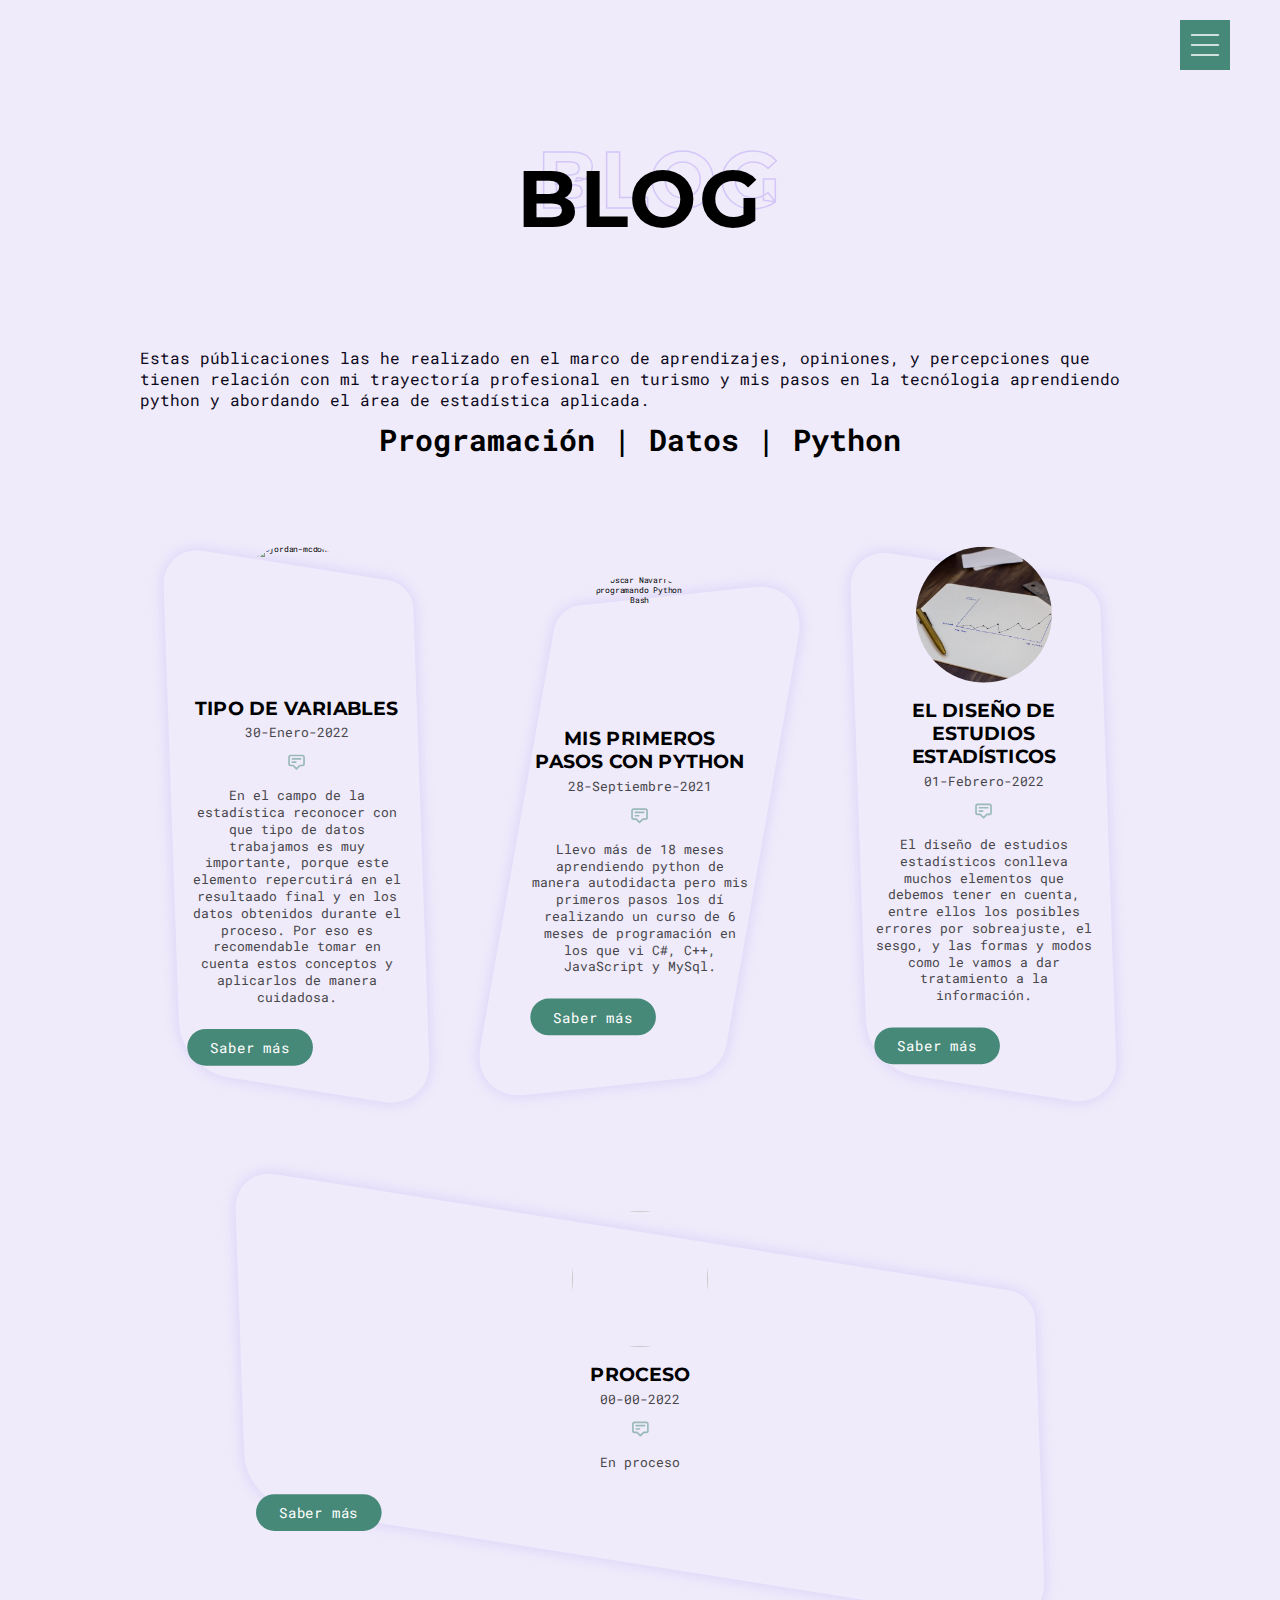
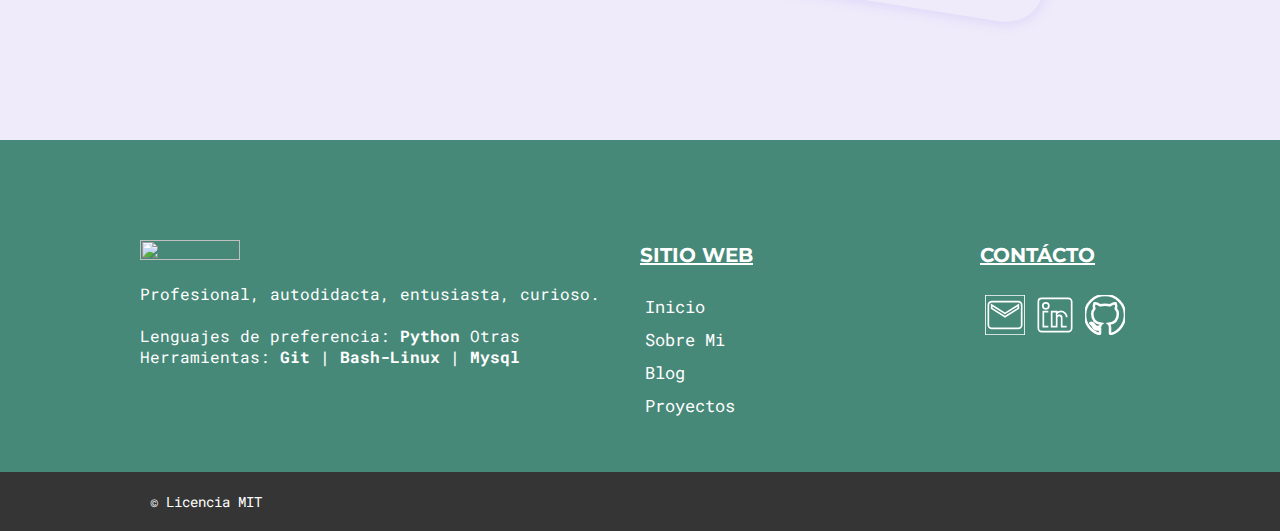
==== blog.html @ 943d28a0 "Tercer artículo subido" ====
<!DOCTYPE html>
<html lang="es">

<head>
    <meta charset="UTF-8">
    <meta http-equiv="X-UA-Compatible" content="IE=edge">
    <meta name="viewport" content="width=device-width, initial-scale=1.0">
    <title>Oscar Alejandro Navarrete Baena</title>
    <link rel="shortcut icon" href="./image/favicon.ico" type="image/x-icon">
    <link rel="stylesheet" href="style.css">
    <script src="https://unpkg.com/ionicons@5.4.0/dist/ionicons.js"></script>
</head>


<body>
  <!-- Scroll Top Button -->
  <div class="scroll-top">
    <svg xmlns="http://www.w3.org/2000/svg" fill="none" viewBox="0 0 24 24" stroke="currentColor">
      <path stroke-linecap="round" stroke-linejoin="round" stroke-width="2" d="M8 7l4-4m0 0l4 4m-4-4v18" />
    </svg>
  </div>
  <!-- Navigation -->
  <section id="navigation">
    <div class="nav-icon">
      <svg xmlns="http://www.w3.org/2000/svg" fill="none" viewBox="0 0 24 24" stroke="currentColor">
        <path stroke-linecap="round" stroke-linejoin="round" stroke-width="1" d="M4 6h16M4 12h16M4 18h16" />
      </svg>
    </div>
  </section>
  <div id="nav-content">
    <div class="close-btn">
      <svg xmlns="http://www.w3.org/2000/svg" fill="none" viewBox="0 0 24 24" stroke="currentColor">
        <path stroke-linecap="round" stroke-linejoin="round" stroke-width="2" d="M6 18L18 6M6 6l12 12" />
      </svg>
    </div>
    <div class="wrapper">
      <h2 class="section-heading">Menu</h2>
      <nav>
        <ul>
          <li><a data-text="Home" href="./index.html#hero">Inicio</a></li>
          <li><a data-text="About" href="./index.html#about">Sobre mi</a></li>
          <li><a data-text="Projects" href="./index.html#projects">Proyectos</a></li>
          <li><a data-text="Blog" href="./blog.html">Blog</a></li> 
        </ul>
      </nav>
    </div>
  </div>

  <!-- Contect Form -->
  
<!-- Testimonial Section -->
<section id="testimonial">
  <div class="container">
    <h1 class="section-heading" data-outline="Blog">Blog</h1>
    <p class="contact-desc">Estas públicaciones las he realizado en el 
      marco de aprendizajes, opiniones, y percepciones  que tienen relación con  mi trayectoría profesional 
      en turismo y mis pasos en la tecnólogia aprendiendo python y abordando el área de estadística aplicada.
      <h2 class="blog-title"> Programación | Datos | Python</h2>
      
      <div class="all-items">        
      <div class="item">
        <div class="img">
          <img src="./image/articulo-estadistica-1.jpg" alt="@jordan-mcdonald">
        </div>
        <h3 class="testimonial-heading">Tipo de Variables</h3>
        <p class="testimonial-sub-heading">30-Enero-2022</p>
        <div class="icon">
          <svg xmlns="http://www.w3.org/2000/svg" fill="none" viewBox="0 0 24 24" stroke="currentColor">
            <path stroke-linecap="round" stroke-linejoin="round" stroke-width="2"
              d="M7 8h10M7 12h4m1 8l-4-4H5a2 2 0 01-2-2V6a2 2 0 012-2h14a2 2 0 012 2v8a2 2 0 01-2 2h-3l-4 4z" />
          </svg>
        </div>
        <p class="testimonial-desc"> En el campo de la estadística reconocer con que tipo de datos trabajamos
          es muy importante, porque este elemento repercutirá en el resultaado final y en los datos obtenidos durante el proceso. 
          Por eso es recomendable tomar en cuenta estos conceptos y aplicarlos de manera cuidadosa.
         </p>
          <div class="buttons">
             <a href="post1.html" class="primary-btn">Saber más</a>
            </div>
      </div>
      <div class="item">
        <div class="img">
          <img src="./image/python-turismo.png" alt="Oscar Navarrete programando Python en Bash">
        </div>
        <h3 class="testimonial-heading">Mis primeros pasos con python</h3>
        <p class="testimonial-sub-heading">28-Septiembre-2021</p>
        <div class="icon">
          <svg xmlns="http://www.w3.org/2000/svg" fill="none" viewBox="0 0 24 24" stroke="currentColor">
            <path stroke-linecap="round" stroke-linejoin="round" stroke-width="2"
              d="M7 8h10M7 12h4m1 8l-4-4H5a2 2 0 01-2-2V6a2 2 0 012-2h14a2 2 0 012 2v8a2 2 0 01-2 2h-3l-4 4z" />
          </svg>
        </div>
        <p class="testimonial-desc">Llevo más de 18 meses aprendiendo python de manera autodidacta pero mis 
          primeros pasos los dí realizando un curso de 6 meses de programación en los que vi C#, C++, JavaScript y MySql.
        </p>
          <div class="buttons">
            <a href="post2.html" class="primary-btn">Saber más</a>
           </div>
      </div>
      <div class="item">
        <div class="img">
          <img src="./image/estudios2.jpg" alt="Trabajo y Negocios">
        </div>
        <h3 class="testimonial-heading">El diseño de estudios estadísticos  
        </h3>
        <p class="testimonial-sub-heading">01-Febrero-2022</p>
        <div class="icon">
          <svg xmlns="http://www.w3.org/2000/svg" fill="none" viewBox="0 0 24 24" stroke="currentColor">
            <path stroke-linecap="round" stroke-linejoin="round" stroke-width="2"
              d="M7 8h10M7 12h4m1 8l-4-4H5a2 2 0 01-2-2V6a2 2 0 012-2h14a2 2 0 012 2v8a2 2 0 01-2 2h-3l-4 4z" />
          </svg>
        </div>
        <p class="testimonial-desc">
          El diseño de estudios estadísticos conlleva muchos elementos que debemos tener en cuenta,
          entre ellos los posibles errores por sobreajuste, el sesgo, y las formas y modos como le vamos a dar tratamiento a la información. 
        </p>
        <div class="buttons">
          <a href="./post3.html" class="primary-btn">Saber más</a>
         </div>
      </div>    
    </div> 
    <!-- Para añadir más articulos en filas de tres-->


    <div class="all-items">        
      <div class="item">
        <div class="img">
          <img src="" alt="">
        </div>
        <h3 class="testimonial-heading">Proceso</h3>
        <p class="testimonial-sub-heading">00-00-2022</p>
        <div class="icon">
          <svg xmlns="http://www.w3.org/2000/svg" fill="none" viewBox="0 0 24 24" stroke="currentColor">
            <path stroke-linecap="round" stroke-linejoin="round" stroke-width="2"
              d="M7 8h10M7 12h4m1 8l-4-4H5a2 2 0 01-2-2V6a2 2 0 012-2h14a2 2 0 012 2v8a2 2 0 01-2 2h-3l-4 4z" />
          </svg>
        </div>
        <p class="testimonial-desc"> En proceso
         </p>
          <div class="buttons">
             <a href="#" class="primary-btn">Saber más</a>
            </div>
      </div> 
      <!-- <div class="item">
        <div class="img">
          <img src="./image/python-turismo.png" alt="Oscar Navarrete programando Python en Bash">
        </div>
        <h3 class="testimonial-heading">Mis primeros pasos con python</h3>
        <p class="testimonial-sub-heading">28-Septiembre-2021</p>
        <div class="icon">
          <svg xmlns="http://www.w3.org/2000/svg" fill="none" viewBox="0 0 24 24" stroke="currentColor">
            <path stroke-linecap="round" stroke-linejoin="round" stroke-width="2"
              d="M7 8h10M7 12h4m1 8l-4-4H5a2 2 0 01-2-2V6a2 2 0 012-2h14a2 2 0 012 2v8a2 2 0 01-2 2h-3l-4 4z" />
          </svg>
        </div>
        <p class="testimonial-desc">Llevo más de 18 meses aprendiendo python de manera autodidacta pero mis 
          primeros pasos los dí realizando un curso de 6 meses de programación en los que vi C#, C++, JavaScript y MySql.
        </p>
          <div class="buttons">
            <a href="post2.html" class="primary-btn">Saber más</a>
           </div>
      </div>
      <div class="item">
        <div class="img">
          <img src="./image/estudios2.jpg" alt="Trabajo y Negocios">
        </div>
        <h3 class="testimonial-heading">El diseño de estudios estadísticos  
        </h3>
        <p class="testimonial-sub-heading">01-02-2022</p>
        <div class="icon">
          <svg xmlns="http://www.w3.org/2000/svg" fill="none" viewBox="0 0 24 24" stroke="currentColor">
            <path stroke-linecap="round" stroke-linejoin="round" stroke-width="2"
              d="M7 8h10M7 12h4m1 8l-4-4H5a2 2 0 01-2-2V6a2 2 0 012-2h14a2 2 0 012 2v8a2 2 0 01-2 2h-3l-4 4z" />
          </svg>
        </div>
        <p class="testimonial-desc">
          El diseño de estudios estadísticos conlleva muchos elementos que debemos tener en cuenta,
          entre ellos los posibles errores por sobreajuste, el sesgo, y las formas y modos como le vamos a dar tratamiento a la información. 
        </p>
        <div class="buttons">
          <a href="./post3.html" class="primary-btn">Saber más</a>
         </div>
      </div>     -->
    </div>

    


  </div>
</section> 







  <!-- Footer Section -->
  <section id="footer">
    <div class="container">
      <footer>
        <div class="col-1">
          <div class="logo"><a href="#">
              <img src="./image/logo_pagina.png" alt="">
            </a></div>
          <p>Profesional, autodidacta, entusiasta, curioso. <br><br>
            Lenguajes de preferencia: <b>Python</b>
            Otras Herramientas: <b>Git | Bash-Linux | Mysql</b>
           </p>
        </div>
        <div class="col-2">
          <h2 class="column-heading"><u>Sitio Web</u></h2>
          <ul>
            <li><a href="./index.html#home">Inicio</a></li>
            <li><a href="./index.html#about">Sobre Mi</a></li>
            <li><a href="./blog.html">Blog</a></li> 
            <li><a href="./index.html#Project">Proyectos</a></li>
            
          </ul>
        </div>
        
        <div class="col-4">
          <h2 class="column-heading"><u>Contácto</u></h2>
          <ul>
            <li><a href="mailto:navarreturismo@gmail">
              <svg fill="none" viewBox="0 0 24 24"  xmlns="http://www.w3.org/2000/svg" stroke="currentColor">
              <path d="M20 4H4c-1.1 0-1.99.9-1.99 2L2 18c0 1.1.9 2 2 2h16c1.1 0 2-.9 2-2V6c0-1.1-.9-2-2-2zm0 4l-8 5-8-5V6l8 5 8-5v2z"/><path d="M0 0h24v24H0z" fill="none"/></svg></a>
            </li>
            <li>
              <a href="https://www.linkedin.com/in/oscar-alejandro-navarrete-baena-3a4073135/" target="_blank">
                <svg class="linkedin" fill="none" stroke="currentColor" viewBox="0 0 24 24"  xmlns="http://www.w3.org/2000/svg">
                <path d="M19,19H16V13.7A1.5,1.5 0 0,0 14.5,12.2A1.5,1.5 0 0,0 13,13.7V19H10V10H13V11.2C13.5,10.36 14.59,9.8 15.5,9.8A3.5,3.5 0 0,1 19,13.3M6.5,8.31C5.5,8.31 4.69,7.5 4.69,6.5A1.81,1.81 0 0,1 6.5,4.69C7.5,4.69 8.31,5.5 8.31,6.5A1.81,1.81 0 0,1 6.5,8.31M8,19H5V10H8M20,2H4C2.89,2 2,2.89 2,4V20A2,2 0 0,0 4,22H20A2,2 0 0,0 22,20V4C22,2.89 21.1,2 20,2Z" /></svg></a>
              </li>
            <li>
              <a href="https://github.com/onavarrete04"  target="_blank">
                <svg xmlns="http://www.w3.org/2000/svg"  fill="none" stroke="currentColor" class="bi bi-github" viewBox="0 0 16 16">
                  <path d="M8 0C3.58 0 0 3.58 0 8c0 3.54 2.29 6.53 5.47 7.59.4.07.55-.17.55-.38 0-.19-.01-.82-.01-1.49-2.01.37-2.53-.49-2.69-.94-.09-.23-.48-.94-.82-1.13-.28-.15-.68-.52-.01-.53.63-.01 1.08.58 1.23.82.72 1.21 1.87.87 2.33.66.07-.52.28-.87.51-1.07-1.78-.2-3.64-.89-3.64-3.95 0-.87.31-1.59.82-2.15-.08-.2-.36-1.02.08-2.12 0 0 .67-.21 2.2.82.64-.18 1.32-.27 2-.27.68 0 1.36.09 2 .27 1.53-1.04 2.2-.82 2.2-.82.44 1.1.16 1.92.08 2.12.51.56.82 1.27.82 2.15 0 3.07-1.87 3.75-3.65 3.95.29.25.54.73.54 1.48 0 1.07-.01 1.93-.01 2.2 0 .21.15.46.55.38A8.012 8.012 0 0 0 16 8c0-4.42-3.58-8-8-8z"/>
                </svg>
                </a>
            </li>
            
          </ul>
        </div>
      </footer>
    </div>
  </section>
 
  <section id="copyright">
    <div class="container">
      <p> &copy; Licencia MIT</p>
    </div>
  </section>

  <script src="./app.js"></script>
</body>

</html>
---- style.css ----
@import url('https://fonts.googleapis.com/css2?family=Montserrat:wght@700;900&family=Roboto+Mono:wght@300;500&family=Poppins:wght@600&display=swap');

/* variables */
:root {
	--primary-color: #478978;
	--secondary-black: #0d081a;
	--secondary-gray: #48464b;
	--body-bg: #efebfa;
}

/* global styles */
* {
	padding: 0;
	margin: 0;
	box-sizing: border-box;
}
html {
	font-family: 'Roboto Mono';
	font-size: 10px;
	scroll-behavior: smooth;
}
body {
	background-color: var(--body-bg);
}
img {
	width: 100%;
	height: 100%;
}
a {
	color: black;
	text-decoration: none;
}

section {
	display: flex;
	align-items: center;
	justify-content: center;
}
.container {
	width: 90%;
	margin: 0 auto;
	max-width: 1000px;
}
p {
	font-size: 1.6rem;
	color: var(--secondary-black);
}
.section-heading {
	font-size: clamp(2rem, 10vw, 8rem);
	text-transform: uppercase;
	font-family: 'Montserrat';
	letter-spacing: 0.2rem;
	text-align: center;
	position: relative;
	margin-bottom: 10rem;
}
.section-heading::before {
	content: attr(data-outline);
	position: absolute;
	left: 2%;
	top: -20%;
	width: 100%;

	text-align: center;
	text-transform: uppercase;
	font-family: 'Montserrat';
	letter-spacing: 0.2rem;

	color: transparent;
	/* -webkit-text-stroke: 1.5px rgba(0, 0, 0, 0.103); */
	-webkit-text-stroke: 1.5px #5a24ed2f;
	z-index: -1;
}
.buttons {
	margin-top: 3rem;
	display: flex;
	align-items: center;
	justify-content: flex-start;
	gap: 2rem;
}
.primary-btn {
	display: inline-block;
	background-color: var(--primary-color);
	color: white;
	font-size: 1.8rem;
	padding: 0.6em 1.6em;
	border-radius: 50px;
}
.buttons .primary-btn.outline {
	background-color: transparent;
	border: 2px solid var(--primary-color);
	color: var(--primary-color);
}
.buttons svg {
	width: 50px;
	color: var(--primary-color);
}

/* scroll Top/Up Button */
.scroll-top {
	z-index: 100;
	height: 60px;
	width: 60px;
	background-color: white;
	position: fixed;
	bottom: 10px;
	right: 10px;
	cursor: pointer;
	border-radius: 6px;
	box-shadow: 0px 0px 20px rgba(71, 40, 182, 0.226);
	/* hover effect default */
	transform: scale(0.9);
	transition: 0.3s ease-in-out transform;
	/* for centering the icon */
	/* display: flex; */
	display: none;
	align-items: center;
	justify-content: center;
}
.scroll-top svg {
	width: 50%;
	color: black;
	pointer-events: none;
}

.scroll-top:hover {
	transform: scale(1);
}

/* Navigation Section */
#navigation {
	position: fixed;
	right: 50px;
	height: auto;
	top: 20px;
	z-index: 100;
}
#navigation .nav-icon {
	width: 50px;
	height: 50px;
	margin: 0 auto;
	margin-right: 0;
	cursor: pointer;
	background-color: var(--primary-color);
	display: flex;
	align-items: center;
	justify-content: center;
}
#navigation .nav-icon svg {
	width: 80%;
	color: white;
}
#nav-content {
	position: fixed;
	right: 0;
	width: 80%;
	max-width: 800px;
	height: 100%;
	z-index: 100;
	background-color: var(--secondary-black);
	color: white;
	display: flex;
	align-items: center;
	justify-content: center;
	overflow: hidden;
	transform: translateX(100%);
	transition: 0.3s ease transform;
}
#nav-content.show {
	transform: translateX(0);
	box-shadow: -6px 0px 29px 7px #000000a3;
}
#nav-content .section-heading {
	text-align: left;
}
#nav-content .section-heading::before {
	content: 'Menu';
	text-align: left;
	-webkit-text-stroke: 1.5px #afadad25;
}
#nav-content .wrapper {
	width: 70%;
	position: relative;
}
#nav-content ul {
	list-style: none;
	text-align: left;
}
#nav-content ul li {
	margin-bottom: 2rem;
}
#nav-content ul li a {
	display: inline-block;
	width: 100%;
	color: white;
	font-size: 5rem;
	font-family: 'Montserrat';
	/* position: relative; */
}
#nav-content ul li a::after {
	content: attr(data-text);
	pointer-events: none;
	position: absolute;
	right: -150px;
	bottom: 30%;
	width: 100%;
	color: transparent;
	-webkit-text-stroke: 1.5px #afadad25;
	opacity: 0;
	transition: 0.3s ease;
	transition-property: opacity, transform;
	z-index: -1;
	text-align: center;
	transform: rotate(90deg) scale(3);
}
#nav-content ul li a:hover::after {
	opacity: 1;
	transform: scale(3) translateY(10px) rotate(90deg);
}
#nav-content .close-btn {
	position: absolute;
	left: 10px;
	top: 10px;
	color: white;
	width: 40px;
	height: 40px;
	background-color: var(--primary-color);
	display: flex;
	align-items: center;
	justify-content: center;
	border-radius: 50%;
	cursor: pointer;
	transition: 0.3s ease background-color;
}
#nav-content .close-btn:hover {
	background-color: crimson;
}
#nav-content .close-btn svg {
	width: 80%;
}
@media only screen and (max-width: 768px) {
	#navigation {
		right: 10px;
		top: 10px;
	}
	#nav-content nav ul li a::after {
		display: none;
	}
	#nav-content .section-heading {
		text-align: right;
		margin-bottom: 5rem;
	}
	#nav-content .section-heading::before {
		text-align: right;
	}
	#nav-content nav ul {
		text-align: right;
	}
	#nav-content nav ul li a {
		font-size: 2.5rem;
	}
	#nav-content .wrapper {
		width: 90%;
	}
}

/* Hero section Styles */
#hero {
	height: 100vh;
	width: 100%;
	padding-top: 10rem;
}
#hero .container {
	display: flex;
	align-items: center;
	justify-content: center;
}
#hero .container .left {
	flex: 6;
	/* padding-right: 3rem; */
}
#hero .container .right {
	flex: 8;
}

#hero .left .subheading {
	font-size: 1.8rem;
	font-weight: 500;
	text-transform: uppercase;
	color: var(--primary-color);
	animation: fade 0.3s ease-in forwards;
	animation-delay: 1.1s;
	opacity: 0;
}
#hero .left .heading {
	font-size: 6rem;
	font-family: 'Montserrat';
	font-weight: 900;
	/* max-width: 400px; */
	overflow: hidden;
}
#hero .left .heading .wrapper {
	/* position: relative; */
	display: inline-block;
	overflow: hidden;
	/* border: 1px solid red; */
}
#hero .left .heading .wrapper span {
	position: relative;
	bottom: -70px;
	animation: reveal 1s ease-in-out forwards;
}
@keyframes reveal {
	0% {
		bottom: -70px;
	}
	100% {
		bottom: 0px;
	}
}
@keyframes fade {
	0% {
		opacity: 0;
	}
	100% {
		opacity: 1;
	}
}
#hero .left .desc {
	margin-top: 2.5rem;
	max-width: 400px;
	animation: fade 0.3s ease-in forwards;
	animation-delay: 1.1s;
	opacity: 0;
}
#hero .left .buttons {
	animation: fade 0.3s ease-in forwards;
	animation-delay: 1.1s;
	opacity: 0;
}

#hero .right {
	text-align: right;
}
#hero .right img {
	width: 100%;
	max-width: 450px;
	height: 600px;
	object-fit: cover;
	object-position: 50% 30%;
	border-radius: 12px;
}

@media only screen and (max-width: 768px) {
	html {
		font-size: 9px;
	}
	#hero .container {
		flex-direction: column-reverse;
	}
	#hero .container .right {
		text-align: center;
		flex: 1;
		margin-bottom: 2rem;
	}
	#hero .container .left {
		text-align: center;
		padding-right: 0;
		flex: 1;
		height: fit-content;
	}
	#hero .left .buttons {
		justify-content: center;
	}
	#hero .left .heading {
		font-size: 4rem;
		margin: 0 auto;
	}
	#hero .container .left .desc {
		margin: 0 auto;
		margin-top: 2rem;
	}
	#hero .right img {
		width: 100%;
		height: 400px;
	}
}
@media only screen and (max-width: 950px) {
	#hero .container .right {
		flex: 6;
	}
}

/* Services Section */
#services {
	padding: 15rem 0;
}

#services .all-items {
	display: flex;
	align-items: flex-start;
	justify-content: center;
}
#services .item {
	padding: 1.5rem;
	transition: 0.3s ease-in-out background-color;
	border-radius: 12px;
	flex: 1;
}
#services .item:nth-child(1):hover {
	background-color: rgb(8 69 241 / 35%);
}
#services .item:nth-child(2):hover {
	background-color: rgba(0, 255, 115, 0.151);
}
#services .item:nth-child(3):hover {
	background-color: #cbbef093;
}
#services .item .icon {
	width: 50px;
	height: 50px;
	padding: 0.8rem;
	background-color: rgba(255, 0, 0, 0.24);
	border-radius: 50%;
	margin-bottom: 1rem;
}
#services .item-heading {
	font-weight: 500;
	font-size: 2rem;
	/* text-transform: uppercase; */
	margin-bottom: 1.5rem;
	font-family: 'Poppins';
}
#services .item-desc {
	color: var(--secondary-gray);
}
#services .item:nth-child(1) .icon {
	background-color: rgb(7 106 255 / 37%);
}
#services .item:nth-child(2) .icon {
	background-color: rgba(0, 255, 115, 0.493);
}
#services .item:nth-child(3) .icon {
	background-color: #4705fc80;
}
@media only screen and (max-width: 768px) {
	#services .all-items {
		flex-direction: column;
		text-align: center;
	}
	#services .item .icon {
		margin: 0 auto;
		margin-bottom: 1rem;
	}
	#services .item {
		margin: 2rem 0;
	}
	#services .item:nth-child(1) {
		background-color: rgb(8 69 241 / 35%);
	}
	#services .item:nth-child(2) {
		background-color: rgba(0, 255, 115, 0.151);
	}
	#services .item:nth-child(3) {
		background-color: #cbbef093;
	}
}

/* testimonial section */
#testimonial {
	padding: 15rem 0;
	overflow-x: hidden;
}
#testimonial .all-items {
	display: flex;
	align-items: center;
	justify-content: center;
	gap: 3rem;
}
#testimonial .item {
	text-align: center;
	position: relative;
	padding: 20px;
}
#testimonial .item:nth-of-type(1),
#testimonial .item:nth-of-type(2),
#testimonial .item:nth-of-type(3) {
	flex: 3;
	transform: scale(0.8);
}

#testimonial .item::after {
	content: '';
	position: absolute;
	height: 120%;
	width: 100%;
	/* border: 1px solid var(--primary-color); */
	left: 0;
	top: 45px;
	z-index: -1;

	/* border-radius: 20px 50px 100px 50px; */
	box-shadow: 0px 0px 20px 0px #4705fc1f;
}
#testimonial .item:nth-of-type(2)::after {
	transform: skew(350deg, 354deg);
	border-radius: 26px 67px 35px 67px;
	height: 100%;
}
#testimonial .item:nth-of-type(1)::after,
#testimonial .item:nth-of-type(3)::after {
	transform: skew(2deg, 9deg);
	height: 95%;
	border-radius: 52px 30px 59px 60px;
}

#testimonial .img {
	width: 170px;
	height: 170px;
	border-radius: 50%;
	overflow: hidden;
	margin: 0 auto;
	margin-bottom: 2rem;
}
#testimonial .img img {
	object-fit: cover;
}
#testimonial .testimonial-heading {
	font-size: 2.4rem;
	text-transform: uppercase;
	font-family: 'Montserrat';
	margin-bottom: 0.5rem;
}
#testimonial .testimonial-sub-heading {
	font-size: 1.6rem;
	margin-bottom: 1rem;
	color: var(--secondary-gray);
}
#testimonial .icon {
	max-width: 25px;
	margin: 1.5rem auto;
	opacity: 0.5;
	color: var(--primary-color);
}
#testimonial .testimonial-desc {
	color: var(--secondary-gray);
}
@media only screen and (max-width: 950px) {
	#testimonial .all-items {
		flex-direction: column;
		max-width: 400px;
		margin: 0rem auto;
		gap: 50px;
	}
}

.blog-title{
	text-align: center;
	font-size: 30px;
	margin-top: 10px;
}


/* Stats Section Style*/
#stats {
	padding: 20rem 0 10rem 0;
}

#stats .all-items {
	display: flex;
	align-items: stretch;
	justify-content: center;
}
#stats .all-items .item {
	padding: 2rem;
}
#stats .number {
	font-family: 'Poppins';
	font-size: 8rem;
}
#stats .stats-sub-heading {
	font-size: 2rem;
	margin-bottom: 2rem;
}

#stats .all-items .item:nth-child(1) {
	background-color: rgba(255, 238, 0, 0.322);
}
#stats .all-items .item:nth-child(2) {
	background-color: rgba(0, 255, 115, 0.329);
}
#stats .all-items .item:nth-child(3) {
	background-color: #4705fc50;
	
}
#stats .all-items .item:nth-child(4) {
	background-color: #f39f9fd7;
	
}
@media only screen and (max-width: 768px) {
	#stats .all-items {
		flex-direction: column;
	}
}

/* About section  */
#about {
	padding: 15rem 0;
}
#about .wrapper {
	display: flex;
	align-items: center;
	justify-content: center;
	gap: 30px;
}
#about .left {
	padding: 2rem;
	text-align: center;
}
#about .left .card {
	box-shadow: 0px 0px 20px #4705fc33;
	padding: 3rem;
	border-radius: 12px;
	min-height: 400px;
}
#about .left .card .img {
	width: 70px;
	height: 70px;
	margin: 0 auto;
	border-radius: 50%;
	overflow: hidden;
	margin-bottom: 2rem;
}
#about .left .card .img img {
	object-fit: cover;
}
#about .left .card .card-desc {
	color: var(--secondary-gray);
	margin-bottom: 2rem;
}
#about .left .card .card-name {
	font-size: 2rem;
	margin-bottom: 0.2rem;
}
#about .left .card .card-sub-title {
	font-size: 1.4rem;
}
#about .subheading {
	color: var(--primary-color);
	margin-bottom: 1rem;
}
#about .right .slogan {
	font-size: 2.5rem;
	margin-bottom: 2rem;
}
#about .right .right-text {
	color: var(--secondary-gray);
}
@media only screen and (max-width: 768px) {
	#about .wrapper {
		flex-direction: column-reverse;
		text-align: center;
	}
	#about .right .buttons {
		flex-direction: column;
	}
	#about .right .buttons a {
		width: 100%;
		text-align: center;
	}
}

/* Projects Section */
#projects {
	padding: 10rem 0;
}
#projects .item {
	display: flex;
	align-items: center;
	justify-content: center;
	max-width: 800px;
	margin: 0 auto;
	margin-bottom: 15rem;
	/* gap: 2rem; */
}
#projects .item:nth-of-type(even) {
	flex-direction: row-reverse;
}
#projects .item .left {
	flex: 1;
}
#projects .item .right {
	margin-left: -150px;
	flex: 1;
	background-color: var(--body-bg);
	padding: 5rem 3rem;
	border-radius: 12px;
	box-shadow: 0px 0px 20px #00000028;
	z-index: 2;
}
#projects .item:nth-of-type(even) .right {
	margin-left: 0;
}
#projects .item:nth-of-type(even) .left {
	margin-left: -150px;
}
#projects .item .left .img {
	height: 500px;
	overflow: hidden;
	border-radius: 12px;
	overflow: hidden;
	box-shadow: 0px 0px 20px #4705fc33;
	position: relative;
}
#projects .item .left .img::after {
	content: '';
	position: absolute;
	left: 0;
	top: 0;
	height: 100%;
	width: 100%;
	background-color: #5a24ed38;
}
#projects .item .left .img img {
	object-fit: cover;
	transition: 0.3s ease transform;
}
#projects .item:hover .left .img img {
	transform: scale(1.1);
	z-index: 1;
}
#projects .item .right .project-title {
	font-size: 2.5rem;
	font-family: 'Montserrat';
	margin-bottom: 1rem;
}
#projects .item .right .project-sub-title {
	font-size: 1.6rem;
	margin-bottom: 2rem;
}
#projects .item .right .project-desc {
	color: var(--secondary-gray);
	margin-bottom: 3rem;
}
#projects .item .right .external-link {
	display: flex;
	align-items: center;
	justify-content: center;
	gap: 1rem;
	padding: calc(0.6em - 4px) calc(1.6em - 4px);
}
#projects .item .right .external-link svg {
	width: 25px;
}

@media only screen and (max-width: 768px) {
	#projects .item {
		flex-direction: column;
	}
	#projects .item .left {
		width: 100%;
	}
	#projects .item .right {
		margin-left: 0;
		width: 90%;
		margin-top: -150px;
	}
	#projects .item:nth-of-type(even) {
		flex-direction: column;
	}
	#projects .item:nth-of-type(even) .left {
		margin-left: 0;
	}
}
@media only screen and (max-width: 450px) {
	#projects .item .right .buttons {
		flex-direction: column;
	}
	#projects .item .right .buttons a {
		width: 100%;
		text-align: center;
	}
}

/* Contact Section */
#contact {
	padding: 10rem 0;
}
#contact .wrapper {
	display: flex;
	align-items: flex-start;
	justify-content: center;
	gap: 5rem;
}
#contact .wrapper .left {
	flex: 1;
}
#contact .wrapper .right {
	flex: 1;
}
#contact .left .contact-heading {
	font-family: 'Montserrat';
	font-size: 3rem;
	margin-bottom: 1rem;
}
#contact .left .contact-desc {
	color: var(--secondary-gray);
	margin-bottom: 4rem;
}
#contact .left .contact-info {
	margin-bottom: 5rem;
}
#contact .left .contact-info ul {
	list-style: none;
}
#contact .left .contact-info ul li {
	border-radius: 12px;
	overflow: hidden;
}
#contact .left .contact-info ul li a {
	display: flex;
	align-items: center;
	justify-content: flex-start;
	gap: 1rem;
	font-size: 2rem;
	padding: 1.5rem;
}

#contact .left .contact-info ul li:hover {
	background-color: var(--primary-color);
}
#contact .left .contact-info ul li:hover .icon {
	color: white;
}
#contact .left .contact-info ul li:hover .text {
	color: white;
}
#contact .left .contact-info ul li a .icon {
	width: 25px;
	color: var(--primary-color);
}
#contact .left .contact-info ul li a .text {
	color: var(--secondary-gray);
}
#contact .left .social-info ul {
	display: flex;
	list-style: none;
	font-size: 2rem;
	gap: 2rem;
}
#contact .left .social-info ul li a {
	color: var(--primary-color);
}
#contact .right .form-wrapper {
	background-color: var(--primary-color);
	max-width: 500px;
	margin: 0 auto;
	padding: 5rem;
	border-radius: 12px;
	color: white;
}
#contact .right .form-group {
	margin-bottom: 1rem;
}
#contact .right .form-group label {
	margin-bottom: 0.5rem;
	display: inline-block;
	font-size: 1.8rem;
}
#contact .right .form-group .input-wrapper {
	background-color: white;
	color: black;
	width: 100%;
	display: flex;
	align-items: center;
	justify-content: flex-start;
	height: 40px;
	border-radius: 4px;
	overflow: hidden;
}
#contact .right .form-group .input-wrapper .icon {
	font-size: 2rem;
	height: 100%;
	width: 50px;
	background-color: rgb(218, 218, 218);
	display: flex;
	align-items: center;
	justify-content: center;
}
#contact .right .form-group .input-wrapper input {
	padding: 1rem;
	height: 100%;
	width: 100%;
	outline: none;
	border: none;
	font-size: 2rem;
}
#contact .right .form-group textarea {
	width: 100%;
	height: 250px;
	resize: vertical;
	font-size: 2rem;
	padding: 1rem;
	outline: none;
	border-radius: 4px;
}
#contact .right .form-wrapper button {
	display: inline-block;
	width: 150px;
	font-size: 2rem;
	text-transform: uppercase;
	height: auto;
	padding: 1rem 0;
	font-family: 'Roboto Mono';
	letter-spacing: 0.3rem;
	border-radius: 8px;
	outline: none;
	border: none;
	cursor: pointer;
}
@media only screen and (max-width: 768px) {
	#contact .wrapper {
		flex-direction: column-reverse;
		justify-content: center;
		align-items: center;
	}
	#contact .right {
		width: 100%;
	}
	#contact .right .form-wrapper {
		padding: 3rem;
		width: 100%;
		max-width: 100%;
	}
}

/* Footer Section */
#footer {
	background-color: #478978;
	color: white;
	padding: 10rem 0 5rem 0;
}
#footer footer {
	display: flex;
	align-items: flex-start;
	justify-content: flex-start;
	gap: 2rem;
}
#footer footer .col-1 {
	flex: 3;
}
#footer footer .col-2,
#footer footer .col-3,
#footer footer .col-4 {
	flex: 2;
}
#footer footer .col-4 {
	flex: 1;
}

#footer footer .col-1 .logo img {
	max-width: 100px;
	margin-bottom: 2rem;
}
#footer footer .col-1 p {
	color: white;
}

#footer footer .column-heading {
	font-family: 'Montserrat';
	font-size: 2rem;
	margin-bottom: 2rem;
	text-transform: uppercase;
	line-height: 1.5em;
}
#footer footer ul {
	list-style: none;
}
#footer footer ul li {
	border-radius: 4px;
}
#footer footer ul li:hover {
	background-color: white;
}
#footer footer ul li:hover a {
	color: var(--primary-color);
}
#footer footer ul li a {
	display: inline-block;
	width: 100%;
	color: white;
	font-size: 1.7rem;
	padding: 0.5rem;
}
#footer footer .col-4 ul {
	display: flex;
	flex-wrap: wrap;
}
#footer footer .col-4 ul li a {
	min-width: 50px;
}
@media only screen and (max-width: 768px) {
	#footer footer {
		flex-direction: column;
		justify-content: center;
		text-align: center;
	}
	#footer footer .col-1,
	#footer footer .col-2,
	#footer footer .col-3,
	#footer footer .col-4 {
		width: 100%;
		margin-bottom: 3rem;
	}
	#footer footer .col-4 ul {
		width: fit-content;
		margin: 0 auto;
	}
}

/* copyright Section */
#copyright {
	padding: 1rem 0;
	background-color: #353535;
}
#copyright p {
	color: white;
	margin: 1rem;
	font-size: 1.4rem;
}
@media only screen and (max-width: 768px) {
	#copyright p {
		text-align: center;
	}
}

/*Contenido articulos */

.container-contenedor, article{
	width: 80%;
	margin: auto;
	display: flex;
	flex-direction: column;
	
}

article{
	width: 100%;
	padding: 20px;
	padding-bottom: 40px;
	box-shadow: -10px 0 20px -30px black;
	position: relative;
	border-radius: 6px;
	overflow: hidden;
}

article::before{
	content: " ";
	width: 100%;
	height: 6px;
	position: absolute;
	top: 0;
	left: 0;
	background:  #48464b ;
}

article h1{
	margin-top: 40px;
	margin: auto;
	font-weight: 150px;
	font-size: 30px;
	margin-bottom: 20px;
}

article p{
	margin-top: 20;
	font-size: 18px;
	text-align: justify;
	color: #1A3A3A;
}

article  blockquote{
	margin-top: 20;	
	font-size: 18px;
	text-align: center;
	color: #373F51;
}

article h2{
	font-size: 22px;
	font-style: 30px;
	text-align: left;
	margin-top: 20px;
	margin-bottom: 20px;
	font-weight: 150px;
}
article h3{
	font-size: 20px;
	text-align: left;
	margin-top: 20px;
	margin-bottom: 20px;
}
article img{
	width: 100%;
	margin-top: 20px;
	
}
/* Listas. Nota: Verificar que no dañe el formato de la pagina */
article ol li {
	font-size: 22px;
	font-style: 30px;
	text-align: left;
	margin-top: 20px;
	margin-bottom: 20px;
	font-weight: 150px;
	margin: 30px;
}
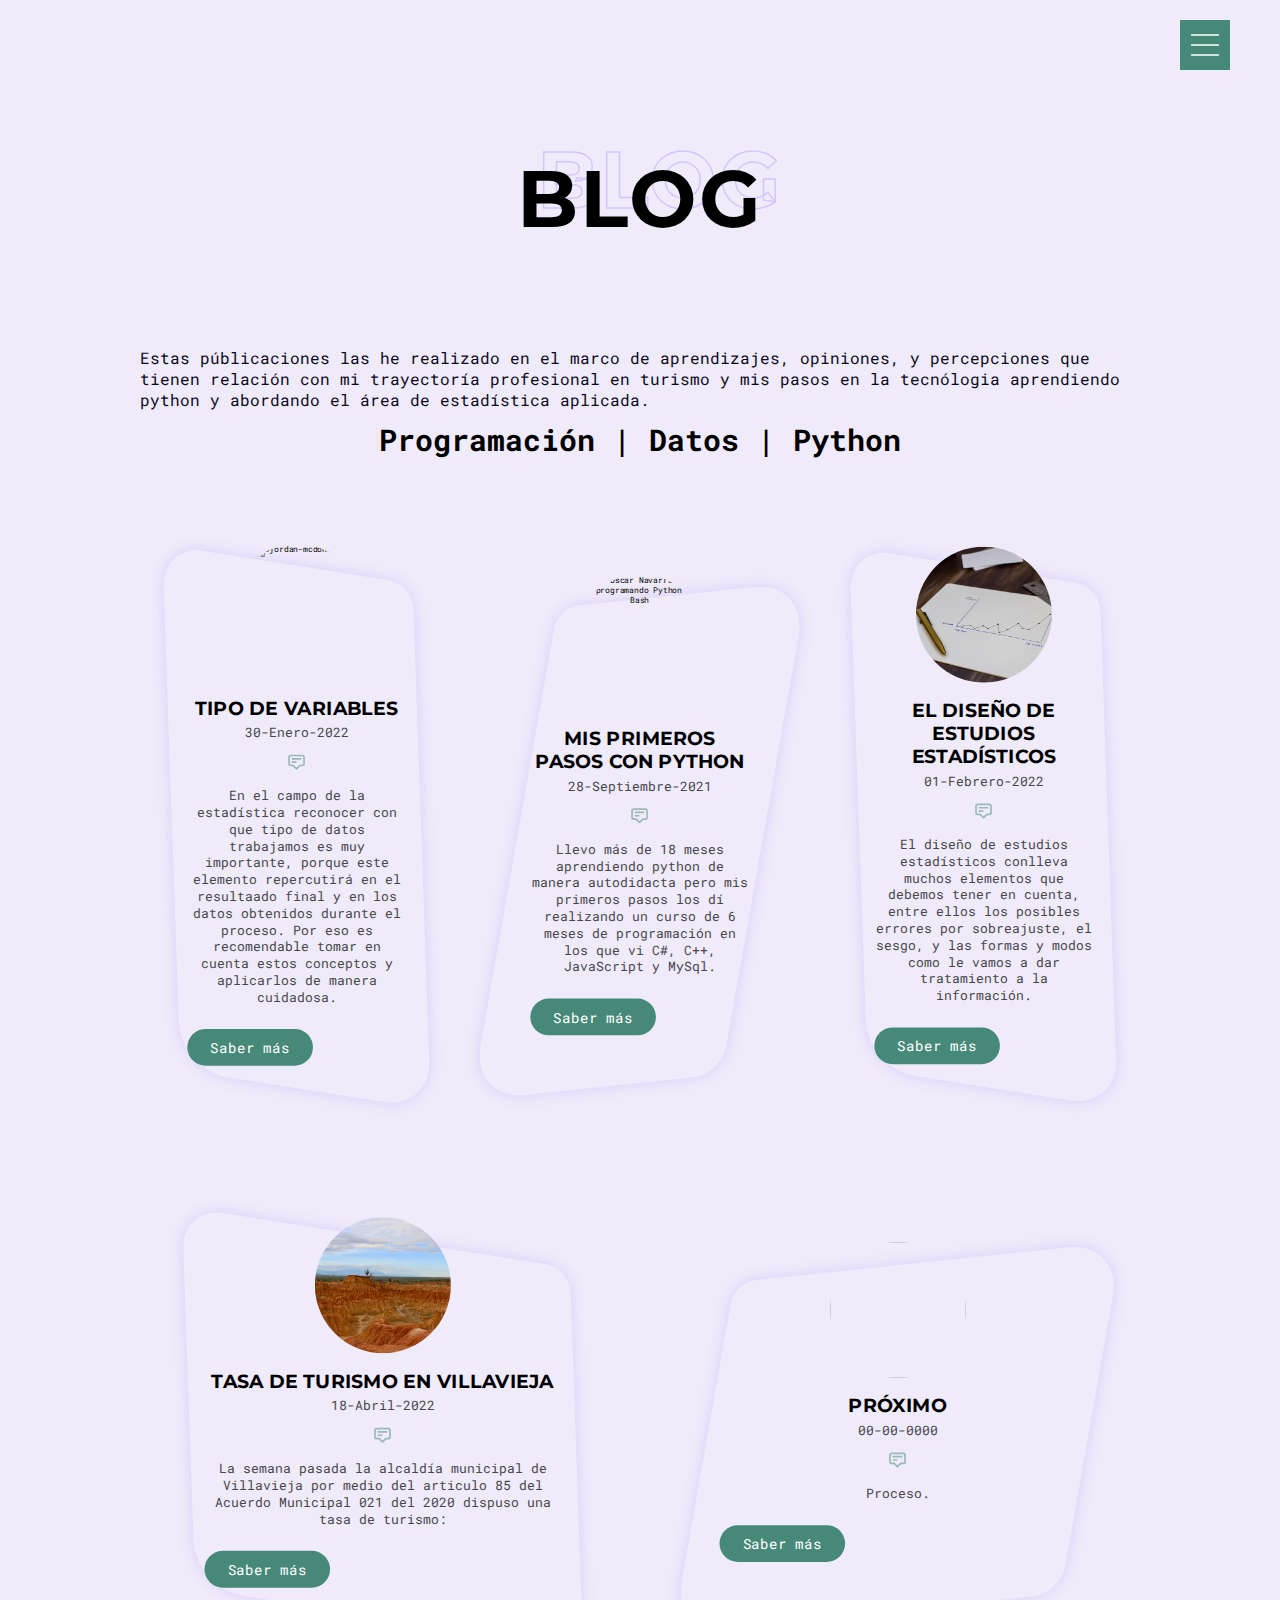
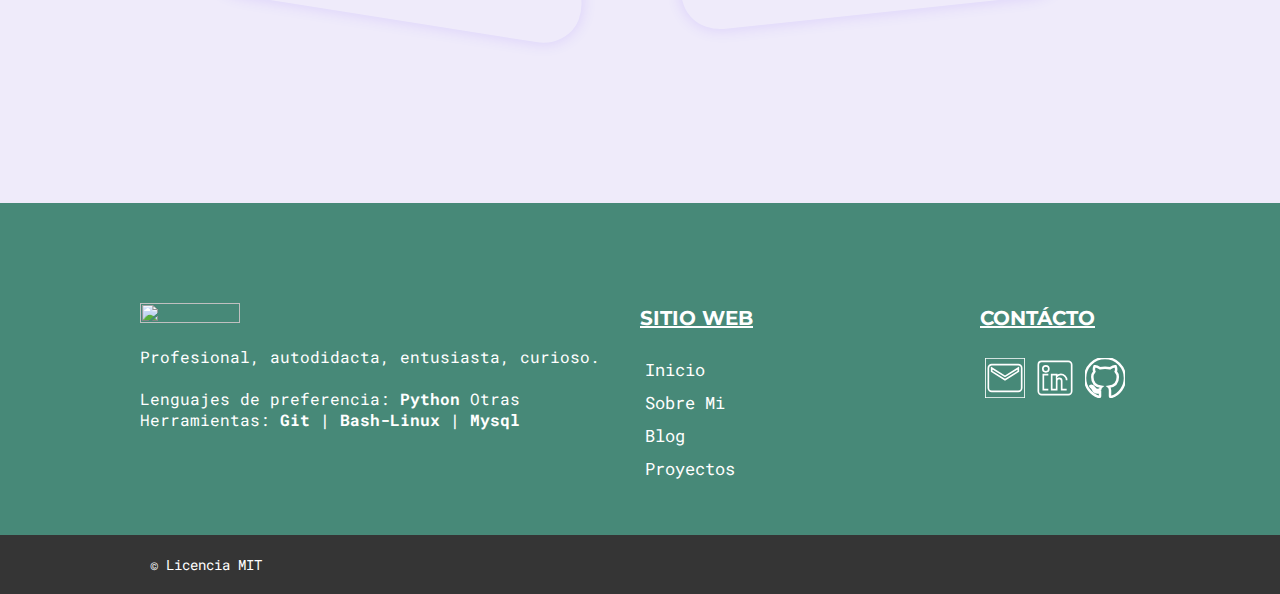
==== commit bfdece93: "Post número 4, primer post de turismo en la página." ====
--- a/blog.html
+++ b/blog.html
@@ -125,41 +125,41 @@
     <div class="all-items">        
       <div class="item">
         <div class="img">
-          <img src="" alt="">
-        </div>
-        <h3 class="testimonial-heading">Proceso</h3>
-        <p class="testimonial-sub-heading">00-00-2022</p>
-        <div class="icon">
-          <svg xmlns="http://www.w3.org/2000/svg" fill="none" viewBox="0 0 24 24" stroke="currentColor">
-            <path stroke-linecap="round" stroke-linejoin="round" stroke-width="2"
-              d="M7 8h10M7 12h4m1 8l-4-4H5a2 2 0 01-2-2V6a2 2 0 012-2h14a2 2 0 012 2v8a2 2 0 01-2 2h-3l-4 4z" />
-          </svg>
-        </div>
-        <p class="testimonial-desc"> En proceso
+          <img src="image/blog-turismo1.jpg" alt="Tatacoa - Paola Galimberti">
+        </div>
+        <h3 class="testimonial-heading">Tasa De Turismo En Villavieja</h3>
+        <p class="testimonial-sub-heading">18-Abril-2022</p>
+        <div class="icon">
+          <svg xmlns="http://www.w3.org/2000/svg" fill="none" viewBox="0 0 24 24" stroke="currentColor">
+            <path stroke-linecap="round" stroke-linejoin="round" stroke-width="2"
+              d="M7 8h10M7 12h4m1 8l-4-4H5a2 2 0 01-2-2V6a2 2 0 012-2h14a2 2 0 012 2v8a2 2 0 01-2 2h-3l-4 4z" />
+          </svg>
+        </div>
+        <p class="testimonial-desc"> La semana pasada la alcaldía municipal de Villavieja por medio del articulo 85 del Acuerdo Municipal 021 del 2020 dispuso una tasa de turismo:
          </p>
           <div class="buttons">
-             <a href="#" class="primary-btn">Saber más</a>
+             <a href="post4.html" class="primary-btn">Saber más</a>
             </div>
       </div> 
-      <!-- <div class="item">
-        <div class="img">
-          <img src="./image/python-turismo.png" alt="Oscar Navarrete programando Python en Bash">
-        </div>
-        <h3 class="testimonial-heading">Mis primeros pasos con python</h3>
-        <p class="testimonial-sub-heading">28-Septiembre-2021</p>
-        <div class="icon">
-          <svg xmlns="http://www.w3.org/2000/svg" fill="none" viewBox="0 0 24 24" stroke="currentColor">
-            <path stroke-linecap="round" stroke-linejoin="round" stroke-width="2"
-              d="M7 8h10M7 12h4m1 8l-4-4H5a2 2 0 01-2-2V6a2 2 0 012-2h14a2 2 0 012 2v8a2 2 0 01-2 2h-3l-4 4z" />
-          </svg>
-        </div>
-        <p class="testimonial-desc">Llevo más de 18 meses aprendiendo python de manera autodidacta pero mis 
-          primeros pasos los dí realizando un curso de 6 meses de programación en los que vi C#, C++, JavaScript y MySql.
+      <div class="item">
+        <div class="img">
+          <img src="" alt="">
+        </div>
+        <h3 class="testimonial-heading">Próximo</h3>
+        <p class="testimonial-sub-heading">00-00-0000</p>
+        <div class="icon">
+          <svg xmlns="http://www.w3.org/2000/svg" fill="none" viewBox="0 0 24 24" stroke="currentColor">
+            <path stroke-linecap="round" stroke-linejoin="round" stroke-width="2"
+              d="M7 8h10M7 12h4m1 8l-4-4H5a2 2 0 01-2-2V6a2 2 0 012-2h14a2 2 0 012 2v8a2 2 0 01-2 2h-3l-4 4z" />
+          </svg>
+        </div>
+        <p class="testimonial-desc">Proceso.
         </p>
           <div class="buttons">
             <a href="post2.html" class="primary-btn">Saber más</a>
            </div>
       </div>
+          <!--
       <div class="item">
         <div class="img">
           <img src="./image/estudios2.jpg" alt="Trabajo y Negocios">
